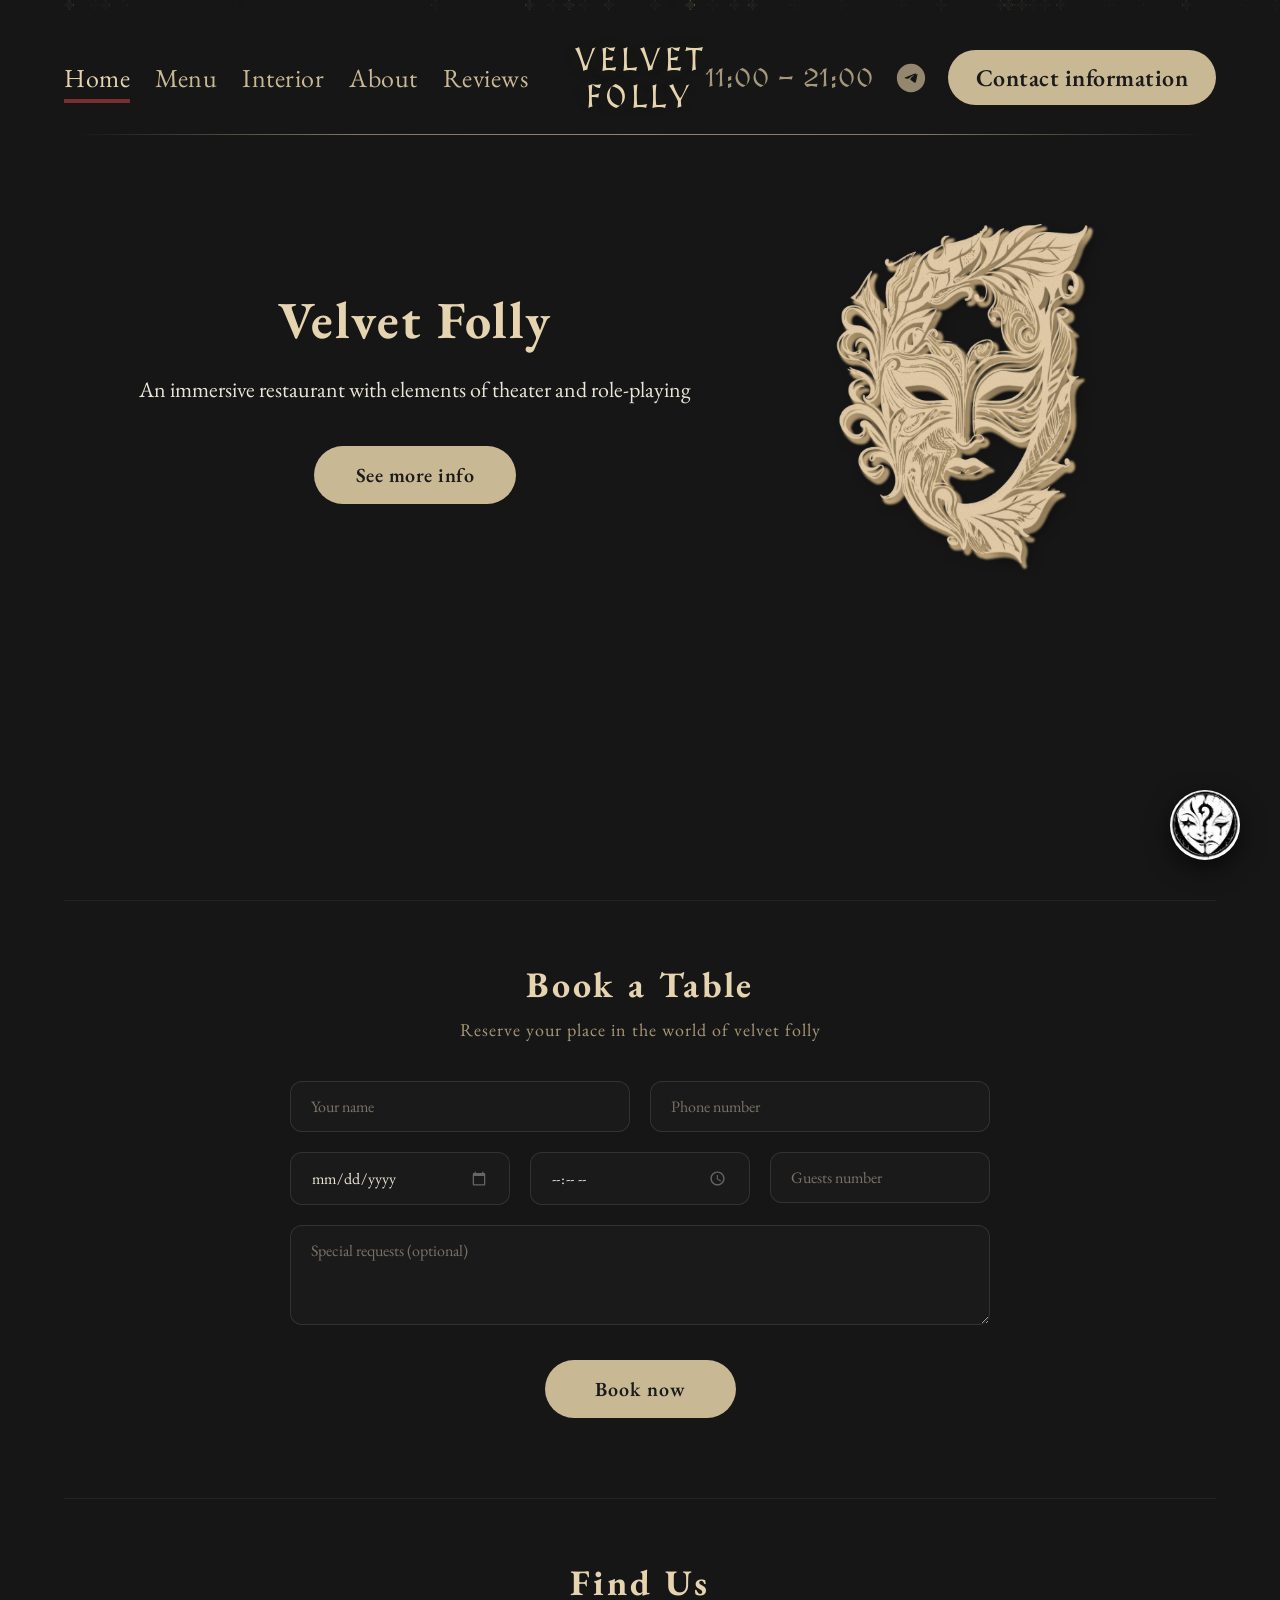
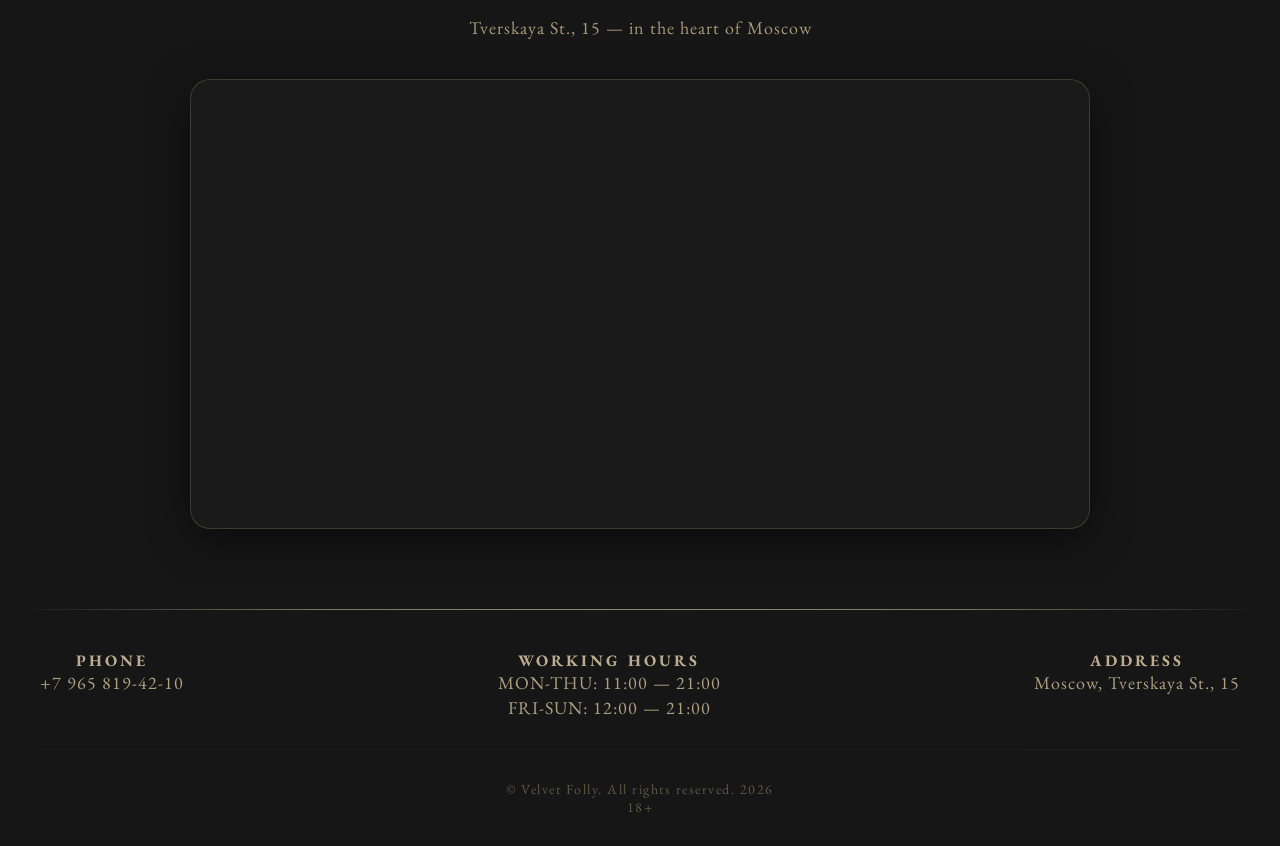
==== index.html @ b5195a17 "Add files via upload" ====
<!DOCTYPE html>
<html lang="ru">
<head>
    <meta charset="UTF-8">
    <meta name="viewport" content="width=device-width, initial-scale=1.0">
    <title>Velvet Folly</title>
    <link rel="stylesheet" href="/css/main.css">
</head>
<body>
    <div class="wrapper">
        <header class="container">
            <nav class="nav-left">
                <ul>
                    <li class="active"><a href="#">Home</a></li>
                    <li><a href="/project/menu.html">Menu</a></li>
                    <li><a href="#">Interior</a></li>
                    <li><a href="#">About</a></li>
                    <li><a href="#">Reviews</a></li>
                </ul>
            </nav>
            
            <div class="logo-text">VELVET<br>FOLLY</div>
            
            <div class="nav-right">
    <span class="work-time">11:00 — 21:00</span>
    <a href="#" class="telegram-icon">
        <svg width="24" height="24" viewBox="0 0 24 24" fill="none" xmlns="http://www.w3.org/2000/svg">
            <path d="M12 2C6.48 2 2 6.48 2 12C2 17.52 6.48 22 12 22C17.52 22 22 17.52 22 12C22 6.48 17.52 2 12 2ZM16.64 8.8C16.49 9.98 15.87 13.08 15.55 14.52C15.42 15.12 15.16 15.34 14.91 15.36C14.37 15.41 13.95 15 13.53 14.68C12.87 14.18 12.48 13.88 11.84 13.39C11.11 12.84 11.57 12.53 11.98 12.04C12.09 11.91 14.06 10.11 14.1 9.93C14.11 9.88 14.1 9.83 14.06 9.8C14.02 9.77 13.97 9.78 13.93 9.8C13.87 9.83 12.38 10.85 10.35 12.29C10.05 12.5 9.78 12.61 9.54 12.6C9.27 12.59 8.76 12.47 8.37 12.37C7.89 12.24 7.51 12.17 7.55 11.91C7.57 11.78 7.75 11.64 8.09 11.5C10.16 10.57 11.65 9.95 12.56 9.63C14.52 8.91 14.97 8.77 15.27 8.76C15.34 8.76 15.49 8.78 15.59 8.86C15.67 8.92 15.69 9.01 15.7 9.07C15.69 9.14 15.67 9.24 15.64 9.36C15.61 9.49 15.58 9.65 15.55 9.84L16.64 8.8Z" fill="#c9b894"/>
        </svg>
    </a>
    <div class="dropdown">
        <a href="#" class="btn contact-btn dropdown-toggle">Contact information</a>
        <div class="dropdown-content">
            <div class="dropdown-divider">
                <span class="dropdown-label">Phone</span>
                <a href="tel:+79658194210" class="dropdown-value">+7 965 819-42-10</a>
            </div>
            <div class="dropdown-divider">
                <span class="dropdown-label">Email</span>
                <a href="mailto:velvet.folly@mail.ru" class="dropdown-value">velvet.folly@mail.ru</a>
            </div>
        </div>
    </div>
</div>
        </header>

        <div class="hero container">
            <div class="hero-info">
                <h2>Velvet Folly</h2>
                <p>An immersive restaurant with elements of theater and role-playing</p>
                <button class="btn">See more info</button>
            </div>
            <img src="/img/logo.png" alt="">
        </div>
    </div>

    <div class="reservation-section container">
            <h3>Book a Table</h3>
            <p class="reservation-subtitle">Reserve your place in the world of velvet folly</p>
            <form class="reservation-form">
                <div class="form-row">
                    <div class="form-group">
                        <input type="text" placeholder="Your name" required>
                    </div>
                    <div class="form-group">
                        <input type="tel" placeholder="Phone number" required>
                    </div>
                </div>
                <div class="form-row">
                    <div class="form-group">
                        <input type="date" required>
                    </div>
                    <div class="form-group">
                        <input type="time" required>
                    </div>
                    <div class="form-group">
                        <input type="number" placeholder="Guests number" min="1" max="20" required>
                    </div>
                </div>
                <div class="form-row">
                    <div class="form-group full-width">
                        <textarea placeholder="Special requests (optional)"></textarea>
                    </div>
                </div>
                <button type="submit" class="btn reservation-btn">Book now</button>
            </form>
        </div>
    </div>

                 <!-- Блок Карты -->
        <div class="map-section container">
            <h3>Find Us</h3>
            <p class="map-subtitle">Tverskaya St., 15 — in the heart of Moscow</p>
            <div class="map-wrapper">
                <iframe 
                    src="https://yandex.ru/map-widget/v1/?ll=37.607764%2C55.761631&z=17&pt=37.607764%2C55.761631&source=constructor&mode=map&whatshere%5Bpoint%5D=37.607764%2C55.761631&whatshere%5Bzoom%5D=17" 
                    width="100%" 
                    height="100%" 
                    frameborder="0"
                    allowfullscreen>
                </iframe>
            </div>
        </div>
    </div>
    </div>

    <a href="#" class="woo-btn">
        <img src="/img/woo-woo.png" alt="woo-woo">
    </a>

    <div id="diamonds-container"></div>

     <script>
        function createDiamonds() {
            const container = document.getElementById('diamonds-container');
            container.innerHTML = '';
            const diamondCount = 40;
            
            const headerHeight = document.querySelector('header')?.offsetHeight || 120;
            
            for (let i = 0; i < diamondCount; i++) {
                const diamond = document.createElement('div');
                diamond.className = 'diamond';
                
                const left = Math.random() * 100;
                const duration = Math.random() * 14 + 10;
                const delay = Math.random() * 25;
                const opacity = Math.random() * 0.3 + 0.1;
                
                diamond.style.left = left + '%';
                diamond.style.animationDuration = duration + 's';
                diamond.style.animationDelay = delay + 's';
                diamond.style.opacity = opacity;
                diamond.style.borderColor = `rgba(201, 184, 148, ${opacity + 0.2})`;
                diamond.style.background = `rgba(201, 184, 148, ${opacity * 0.3})`;
                
                container.appendChild(diamond);
            }
        }
        
        document.addEventListener('DOMContentLoaded', () => {
            createDiamonds();
        });
        
        let resizeTimeout;
        window.addEventListener('resize', () => {
            clearTimeout(resizeTimeout);
            resizeTimeout = setTimeout(createDiamonds, 500);
        });
    </script>
</body>
    <footer>
        <div class="footer-content">
            <div class="footer-left">
                <div>
                    <div class="section-title">PHONE</div>
                    <div class="section-value">+7 965 819-42-10</div>
                </div>
            </div>
            <div class="footer-center">
                <div>
                    <div class="section-title">WORKING HOURS</div>
                    <div class="section-value">
                        <span>MON-THU: 11:00 — 21:00</span>
                        <span>FRI-SUN: 12:00 — 21:00</span>
                    </div>
                </div>
            </div>
            <div class="footer-right">
                <div>
                    <div class="section-title">ADDRESS</div>
                    <div class="section-value">Moscow, Tverskaya St., 15</div>
                </div>
            </div>
        </div>
        <div class="footer-copyright">
            © Velvet Folly. All rights reserved. 2026<br>18+
        </div>
    </footer>
</html>
---- css/main.css ----
@import url('https://fonts.googleapis.com/css2?family=EB+Garamond:ital,wght@0,400..800;1,400..800&family=Indie+Flower&display=swap');
@import url('https://fonts.googleapis.com/css2?family=MedievalSharp&display=swap');

* {
    margin: 0;
    padding: 0;
    box-sizing: border-box;
}

body {
    font-family: "EB Garamond", serif;
    font-weight: 400;
    color: rgb(255, 255, 255);
    background-color: rgb(22, 22, 22);
}

a {
    text-decoration: none;
}

img {
    max-width: 100%;
    display: block;
}

.wrapper {
    background-color: rgb(22, 22, 22);
    width: 100%;
    min-height: 100vh;
}

.container {
    width: 1400px;
    margin: 0 auto;
}

header {
    padding: 50px 0;
    display: flex;
    align-items: center;
    justify-content: space-between;
    position: relative;
    padding-bottom: 30px;
}

header::after {
    content: '';
    position: absolute;
    bottom: 0;
    left: 50%;
    transform: translateX(-50%);
    width: 98%;
    height: 1px;
    background: linear-gradient(90deg, transparent, #c9b894, #e6d4b0, #c9b894, transparent);
    opacity: 0.6;
}

.nav-left ul {
    display: flex;
    list-style: none;
    gap: 25px;
    align-items: center;
}

.nav-left ul li a {
    color: #c9b894;
    font-size: 26px !important;
    transition: color 0.3s ease;
    letter-spacing: 0.5px;
    font-family: "EB Garamond", serif;
    position: relative;
}

.nav-left ul li a::after {
    content: '';
    position: absolute;
    bottom: -5px;
    left: 0;
    width: 0;
    height: 4px;
    background: #7a2e2e;
    border-radius: 10px;
    transition: width 0.3s ease;
}

.nav-left ul li a:hover::after {
    width: 100%;
}

.nav-left ul li a:hover {
    color: #dac29c;
}

.nav-left ul li.active a {
    color: #e6d4b0;
    border-bottom: 4px solid #7a2e2e;
    padding-bottom: 4px;
}

.nav-left ul li.active a::after {
    display: none;
}

.logo-text {
    font-family: 'MedievalSharp', cursive;
    font-size: 33px;
    color: #e6d4b0;
    letter-spacing: 4px;
    text-shadow: 0 0 30px rgba(201, 184, 148, 0.1);
    position: absolute;
    left: 50%;
    transform: translateX(-50%);
    text-align: center;
    line-height: 1.1;
}

.nav-right {
    display: flex;
    align-items: center;
    gap: 20px;
}

.work-time {
    font-family: 'MedievalSharp', cursive;
    color: #c9b894;
    font-size: 26px;
    letter-spacing: 1px;
    opacity: 0.8;
}

.telegram-icon {
    display: flex;
    align-items: center;
    transition: transform 0.3s ease, opacity 0.3s ease;
    opacity: 0.7;
}

.telegram-icon:hover {
    transform: scale(1.1);
    opacity: 1;
}

.telegram-icon svg {
    width: 34px;
    height: 34px;
}

.contact-btn {
    background: #c9b894;
    color: #1a1a1a;
    padding: 12px 28px;
    border-radius: 30px;
    font-weight: 600;
    font-size: 24px;
    transition: background 0.3s ease, transform 0.2s ease;
    display: inline-block;
    font-family: "EB Garamond", serif;
    letter-spacing: 0.5px;
}

.contact-btn:hover {
    background: #dac29c;
    transform: scale(1.02);
}

.hero {
    display: flex;
    align-items: center;
    justify-content: center;
    padding: 80px 30px 120px 30px;
    gap: 135px;
}

.hero-info {
    display: flex;
    flex-direction: column;
    align-items: center;
    text-align: center;
    flex: 0 1 auto;
    max-width: 600px;
}

.hero-info h2 {
    color: #e6d4b0;
    font-size: 52px;
    font-weight: 700;
    letter-spacing: 2px;
    margin-bottom: 20px;
    font-family: "EB Garamond", serif;
}

.hero-info p {
    color: #ece6d8;
    font-size: 22px;
    max-width: 600px;
    line-height: 1.5;
    margin-bottom: 40px;
    font-family: "EB Garamond", serif;
}

.hero-info .btn {
    background: #c9b894;
    color: #1a1a1a;
    border: none;
    padding: 16px 42px;
    font-size: 20px;
    font-family: "EB Garamond", serif;
    font-weight: 600;
    border-radius: 40px;
    cursor: pointer;
    transition: background 0.3s ease, transform 0.2s ease;
    letter-spacing: 0.5px;
}

.hero-info .btn:hover {
    background: #dac29c;
    transform: scale(1.02);
}

.hero img {
    width: 420px !important;
    max-width: 420px !important;
    height: auto !important;
    border-radius: 16px;
    border: none;
    flex-shrink: 0;
    box-shadow: none;
}

.woo-btn {
    position: fixed !important;
    bottom: 40px !important;
    right: 40px !important;
    z-index: 9999 !important;
    display: block !important;
    transition: transform 0.3s ease, filter 0.3s ease;
}

.woo-btn img {
    width: 70px !important;
    height: 70px !important;
    max-width: 70px !important;
    max-height: 70px !important;
    border-radius: 50%;
    border: none;
    box-shadow: 0 8px 25px rgba(0, 0, 0, 0.6);
}

.woo-btn:hover {
    transform: scale(1.1);
    filter: brightness(1.15);
}

#diamonds-container {
    position: fixed;
    top: 0;
    left: 0;
    width: 100%;
    height: 100%;
    pointer-events: none;
    z-index: 0;
    overflow: hidden;
}

.diamond {
    position: absolute;
    width: 10px;
    height: 10px;
    background: rgba(201, 184, 148, 0.08);
    border: 1px solid rgba(201, 184, 148, 0.25);
    clip-path: polygon(50% 0%, 100% 50%, 50% 100%, 0% 50%);
    animation: fall linear infinite;
}

@keyframes fall {
    0% {
        transform: translateY(100px);
        opacity: 0;
    }
    8% {
        opacity: 0.6;
    }
    90% {
        opacity: 0.6;
    }
    100% {
        transform: translateY(calc(100vh + 50px));
        opacity: 0;
    }
}

footer {
    padding: 40px 0 30px 0;
    position: relative;
    margin-top: 0;
}

footer::before {
    content: '';
    position: absolute;
    top: 0;
    left: 50%;
    transform: translateX(-50%);
    width: 98%;
    height: 1px;
    background: linear-gradient(90deg, transparent, #c9b894, #e6d4b0, #c9b894, transparent);
    opacity: 0.6;
}

.footer-content {
    display: flex;
    justify-content: space-between;
    align-items: flex-start;
    padding-top: 1px;
    max-width: 1200px;
    margin: 0 auto;
    width: 98%;
}

.footer-left {
    display: flex;
    flex-direction: column;
    gap: 8px;
}

.footer-center {
    display: flex;
    flex-direction: column;
    align-items: center;
    gap: 8px;
}

.footer-right {
    display: flex;
    flex-direction: column;
    align-items: flex-end;
    gap: 8px;
}

.footer-left .section-title,
.footer-center .section-title,
.footer-right .section-title {
    font-family: "EB Garamond", serif;
    font-size: 16px;
    font-weight: 700;
    color: #e6d4b0;
    letter-spacing: 3px;
    margin: 0;
    text-transform: uppercase;
    opacity: 0.8;
    text-align: center;
}

.footer-left .section-value,
.footer-center .section-value,
.footer-right .section-value {
    font-family: "EB Garamond", serif;
    font-size: 18px;
    font-weight: 400;
    color: #c9b894;
    letter-spacing: 1px;
    margin: 0;
    opacity: 0.85;
    text-align: center;
}

.footer-center .section-value {
    display: flex;
    flex-direction: column;
    gap: 2px;
    align-items: center;
}

.footer-copyright {
    text-align: center;
    padding-top: 30px;
    margin-top: 30px;
    border-top: 1px solid rgba(201, 184, 148, 0.1);
    font-family: "EB Garamond", serif;
    font-size: 14px;
    color: #a89878;
    letter-spacing: 1.5px;
    opacity: 0.5;
    max-width: 1200px;
    margin-left: auto;
    margin-right: auto;
    width: 98%;
}

@media (max-width: 768px) {
    .footer-content {
        flex-direction: column;
        align-items: center;
        text-align: center;
        gap: 20px;
        padding-top: 25px;
        width: 90%;
    }
    
    .footer-center {
        align-items: center;
    }
    
    .footer-right {
        align-items: center;
    }
    
    .footer-left .section-title,
    .footer-center .section-title,
    .footer-right .section-title {
        font-size: 14px;
    }
    
    .footer-left .section-value,
    .footer-center .section-value,
    .footer-right .section-value {
        font-size: 16px;
    }
    
    footer::before {
        width: 90%;
    }
    
    .footer-copyright {
        width: 90%;
    }
}

@media (max-width: 1440px) {
    .container {
        width: 90%;
    }
    .hero img {
        width: 360px !important;
        max-width: 360px !important;
    }
    .hero {
        gap: 90px;
    }
}

@media (max-width: 1200px) {
    .logo-text {
        position: static;
        transform: none;
        font-size: 32px;
    }
    header {
        flex-wrap: wrap;
        gap: 15px;
        justify-content: center;
    }
    .nav-left ul li a {
        font-size: 22px !important;
    }
    .work-time {
        font-size: 22px;
    }
    .contact-btn {
        font-size: 20px;
        padding: 10px 24px;
    }
    .telegram-icon svg {
        width: 30px;
        height: 30px;
    }
    .hero img {
        width: 300px !important;
        max-width: 300px !important;
    }
    .hero {
        gap: 68px;
    }
}

@media (max-width: 992px) {
    header {
        flex-direction: column;
        gap: 20px;
    }
    .nav-left ul {
        flex-wrap: wrap;
        justify-content: center;
        gap: 15px;
    }
    .nav-left ul li a {
        font-size: 20px !important;
    }
    .hero {
        flex-direction: column;
        padding: 50px 30px 80px 30px;
        gap: 30px;
    }
    .hero-info {
        max-width: 100%;
    }
    .hero-info p {
        max-width: 100%;
    }
    .hero img {
        width: 300px !important;
        max-width: 300px !important;
        margin-top: 30px;
    }
    .nav-right {
        flex-wrap: wrap;
        justify-content: center;
    }
    .work-time {
        font-size: 20px;
    }
    .contact-btn {
        font-size: 18px;
    }
    .logo-text {
        font-size: 28px;
    }
}

@media (max-width: 600px) {
    .hero-info h2 {
        font-size: 36px;
    }
    .hero-info p {
        font-size: 18px;
    }
    .hero {
        padding: 30px 20px 60px 20px;
        gap: 20px;
    }
    .hero img {
        width: 220px !important;
        max-width: 220px !important;
    }
    .woo-btn {
        bottom: 20px !important;
        right: 20px !important;
    }
    .woo-btn img {
        width: 55px !important;
        height: 55px !important;
        max-width: 55px !important;
        max-height: 55px !important;
    }
    .logo-text {
        font-size: 24px;
    }
    .nav-left ul li a {
        font-size: 18px !important;
    }
    .work-time {
        font-size: 16px;
    }
    .contact-btn {
        font-size: 16px;
        padding: 8px 18px;
    }
    .telegram-icon svg {
        width: 26px;
        height: 26px;
    }
}

/* Контейнер для кнопки "Back to choice" */
.back-btn-container {
    padding-top: 45px; /* Отступ от линии шапки */
    display: flex;
    justify-content: flex-start;
}

/* Стиль кнопки как у contact-btn */
.back-btn {
    background: #c9b894 !important;
    color: #1a1a1a !important;
    padding: 12px 28px !important;
    border-radius: 30px !important;
    font-weight: 600 !important;
    font-size: 24px !important;
    font-family: "EB Garamond", serif !important;
    letter-spacing: 0.5px !important;
    transition: background 0.3s ease, transform 0.2s ease !important;
    display: inline-block !important;
    border: none !important;
}

.back-btn:hover {
    background: #dac29c !important;
    transform: scale(1.02) !important;
}

/* Секция Sections - уменьшаем верхний отступ */
.tranding {
    padding: 20px 0 80px 0;
    text-align: center;
}

.tranding h3 {
    font-family: "EB Garamond", serif;
    font-size: 48px;
    font-weight: 700;
    color: #e6d4b0;
    letter-spacing: 4px;
    margin-bottom: 50px;
    text-shadow: 0 0 30px rgba(201, 184, 148, 0.05);
}

.food {
    display: flex;
    justify-content: center;
    gap: 80px; /* Увеличил расстояние между рамками */
    flex-wrap: wrap;
}

.food .block {
    width: 350px; /* Было 280px */
    padding: 50px 40px 45px 40px; /* Было 40px 30px 35px 30px */
    background: rgba(30, 30, 30, 0.6);
    border: 1px solid rgba(201, 184, 148, 0.2);
    border-radius: 24px; /* Чуть больше скругление */
    cursor: pointer;
    transition: all 0.4s cubic-bezier(0.25, 0.46, 0.45, 0.94);
    display: flex;
    flex-direction: column;
    align-items: center;
    gap: 25px; /* Увеличил отступ между картинкой и текстом */
    position: relative;
}

.food .block:hover {
    transform: scale(1.05);
    border-color: #c9b894;
    background: rgba(40, 35, 30, 0.8);
    box-shadow: 
        0 0 30px rgba(201, 184, 148, 0.1),
        inset 0 0 30px rgba(201, 184, 148, 0.03);
}

.food .block img {
    width: 160px; /* Было 120px */
    height: 160px; /* Было 120px */
    object-fit: contain;
    transition: all 0.4s ease;
    filter: drop-shadow(0 0 10px rgba(201, 184, 148, 0.05));
}

.food .block:hover img {
    filter: drop-shadow(0 0 25px rgba(201, 184, 148, 0.25));
    transform: scale(1.05);
}

.food .block span {
    font-family: "EB Garamond", serif;
    font-size: 30px; /* Было 24px */
    font-weight: 600;
    color: #c9b894;
    letter-spacing: 2px;
    transition: color 0.3s ease;
    text-transform: uppercase;
}

.food .block:hover span {
    color: #e6d4b0;
}

/* Адаптивность */
@media (max-width: 768px) {
    .tranding h3 {
        font-size: 36px;
        margin-bottom: 35px;
    }
    
    .food {
        gap: 40px;
    }
    
    .food .block {
        width: 280px;
        padding: 35px 25px 30px 25px;
    }
    
    .food .block img {
        width: 120px;
        height: 120px;
    }
    
    .food .block span {
        font-size: 24px;
    }
}

@media (max-width: 480px) {
    .tranding h3 {
        font-size: 28px;
        margin-bottom: 25px;
    }
    
    .food {
        flex-direction: column;
        align-items: center;
        gap: 25px;
    }
    
    .food .block {
        width: 240px;
        padding: 30px 20px 25px 20px;
    }
    
    .food .block img {
        width: 100px;
        height: 100px;
    }
    
    .food .block span {
        font-size: 20px;
    }
}

.reservation-section {
    padding: 60px 30px 80px 30px;
    text-align: center;
    border-top: 1px solid rgba(201, 184, 148, 0.08);
}

.reservation-section h3 {
    font-family: "EB Garamond", serif;
    font-size: 36px;
    font-weight: 700;
    color: #e6d4b0;
    letter-spacing: 3px;
    margin-bottom: 10px;
}

.reservation-subtitle {
    font-family: "EB Garamond", serif;
    font-size: 18px;
    color: #a89878;
    margin-bottom: 40px;
    letter-spacing: 1px;
}

.reservation-form {
    max-width: 700px;
    margin: 0 auto;
}

.form-row {
    display: flex;
    gap: 20px;
    margin-bottom: 20px;
    flex-wrap: wrap;
}

.form-group {
    flex: 1;
    min-width: 150px;
}

.form-group.full-width {
    flex: 0 0 100%;
}

.form-group input,
.form-group textarea {
    width: 100%;
    padding: 14px 20px;
    background: rgba(30, 30, 30, 0.6);
    border: 1px solid rgba(201, 184, 148, 0.15);
    border-radius: 12px;
    font-family: "EB Garamond", serif;
    font-size: 16px;
    color: #ece6d8;
    transition: all 0.3s ease;
    outline: none;
}

.form-group input::placeholder,
.form-group textarea::placeholder {
    color: #7a7268;
    font-family: "EB Garamond", serif;
}

.form-group input:focus,
.form-group textarea:focus {
    border-color: #c9b894;
    background: rgba(40, 35, 30, 0.8);
    box-shadow: 0 0 20px rgba(201, 184, 148, 0.05);
}

.form-group input:hover,
.form-group textarea:hover {
    border-color: rgba(201, 184, 148, 0.3);
}

.form-group textarea {
    min-height: 100px;
    resize: vertical;
}

/* Кастомный стиль для date и time */
.form-group input[type="date"],
.form-group input[type="time"] {
    color-scheme: dark;
    cursor: pointer;
}

.form-group input[type="date"]::-webkit-calendar-picker-indicator,
.form-group input[type="time"]::-webkit-calendar-picker-indicator {
    filter: invert(0.6);
    cursor: pointer;
}

.reservation-btn {
    background: #c9b894 !important;
    color: #1a1a1a !important;
    border: none !important;
    padding: 16px 50px !important;
    font-size: 20px !important;
    font-family: "EB Garamond", serif !important;
    font-weight: 600 !important;
    border-radius: 40px !important;
    cursor: pointer !important;
    transition: all 0.3s ease !important;
    letter-spacing: 1px !important;
    margin-top: 10px;
}

.reservation-btn:hover {
    background: #dac29c !important;
    transform: scale(1.02) !important;
}

/* Адаптивность */
@media (max-width: 768px) {
    .about-features {
        gap: 30px;
        flex-direction: column;
        align-items: center;
    }
    
    .about-content > p {
        font-size: 16px;
        padding: 0 15px;
    }
    
    .form-row {
        flex-direction: column;
        gap: 15px;
    }
    
    .form-group {
        min-width: 100%;
    }
    
    .reservation-section {
        padding: 40px 20px 60px 20px;
    }
    
    .about-section {
        padding: 40px 20px 30px 20px;
    }
    
    .reservation-section h3,
    .about-content h3 {
        font-size: 28px;
    }
}

@media (max-width: 480px) {
    .reservation-btn {
        width: 100%;
        padding: 14px 30px !important;
        font-size: 18px !important;
    }
}

/* Dropdown */
.dropdown {
    position: relative;
    display: inline-block;
}

.dropdown-toggle {
    cursor: pointer;
    user-select: none;
    transition: all 0.3s ease;
    background: #c9b894 !important;
    color: #1a1a1a !important;
    padding: 12px 28px !important;
    border-radius: 30px !important;
    font-weight: 600 !important;
    font-size: 24px !important;
    font-family: "EB Garamond", serif !important;
    letter-spacing: 0.5px !important;
    border: none !important;
}

.dropdown-toggle:hover {
    background: #dac29c !important;
    transform: scale(1.02);
}

.dropdown-content {
    position: absolute;
    top: calc(100% + 12px);
    left: 50%;
    transform: translateX(-50%);
    min-width: 240px;
    z-index: 1000;
    opacity: 0;
    visibility: hidden;
    transform-origin: top center;
    transform: translateX(-50%) perspective(800px) rotateX(-15deg) translateY(-20px) scale(0.95);
    transition: all 0.5s cubic-bezier(0.34, 1.56, 0.64, 1);
    pointer-events: none;
    background: transparent;
    padding: 0;
}

.dropdown:hover .dropdown-content {
    opacity: 1;
    visibility: visible;
    transform: translateX(-50%) perspective(800px) rotateX(0deg) translateY(0) scale(1);
    pointer-events: auto;
}

/* Убираем треугольник-указатель полностью */
.dropdown-content::before {
    display: none;
}

/* Каждый пункт - отдельная кнопка */
.dropdown-divider {
    display: flex;
    flex-direction: column;
    align-items: center;
    justify-content: center;
    padding: 10px 20px;
    margin: 6px 0;
    background: #1a1a1a;
    border: 1px solid rgba(201, 184, 148, 0.25);
    border-radius: 30px;
    transition: all 0.3s cubic-bezier(0.34, 1.56, 0.64, 1);
    transform-origin: center center;
    opacity: 0;
    transform: translateY(-10px) scale(0.9);
    min-height: 52px;
    width: 100%;
    text-align: center;
    gap: 2px;
    box-shadow: 0 4px 15px rgba(0, 0, 0, 0.3);
}

/* Задержки для каждого пункта - эффект "верёвки" */
.dropdown-divider:nth-child(1) { transition-delay: 0.02s; }
.dropdown-divider:nth-child(2) { transition-delay: 0.06s; }
.dropdown-divider:nth-child(3) { transition-delay: 0.10s; }
.dropdown-divider:nth-child(4) { transition-delay: 0.14s; }
.dropdown-divider:nth-child(5) { transition-delay: 0.18s; }
.dropdown-divider:nth-child(6) { transition-delay: 0.22s; }
.dropdown-divider:nth-child(7) { transition-delay: 0.26s; }
.dropdown-divider:nth-child(8) { transition-delay: 0.30s; }

/* При закрытии - задержки в обратном порядке */
.dropdown:not(:hover) .dropdown-divider {
    transition-delay: 0s !important;
}

.dropdown:not(:hover) .dropdown-divider:nth-child(1) { transition-delay: 0.28s; }
.dropdown:not(:hover) .dropdown-divider:nth-child(2) { transition-delay: 0.24s; }
.dropdown:not(:hover) .dropdown-divider:nth-child(3) { transition-delay: 0.20s; }
.dropdown:not(:hover) .dropdown-divider:nth-child(4) { transition-delay: 0.16s; }
.dropdown:not(:hover) .dropdown-divider:nth-child(5) { transition-delay: 0.12s; }
.dropdown:not(:hover) .dropdown-divider:nth-child(6) { transition-delay: 0.08s; }
.dropdown:not(:hover) .dropdown-divider:nth-child(7) { transition-delay: 0.04s; }
.dropdown:not(:hover) .dropdown-divider:nth-child(8) { transition-delay: 0.02s; }

.dropdown:hover .dropdown-divider {
    opacity: 1;
    transform: translateY(0) scale(1);
}

.dropdown-divider:hover {
    background: rgba(201, 184, 148, 0.1);
    border-color: #c9b894;
    transform: scale(1.03) !important;
}

.dropdown-label {
    font-family: "EB Garamond", serif;
    font-size: 11px;
    color: #a89878;
    letter-spacing: 2px;
    font-weight: 400;
    text-transform: uppercase;
    opacity: 0.6;
}

.dropdown-value {
    font-family: "EB Garamond", serif;
    font-size: 15px;
    color: #c9b894;
    letter-spacing: 0.5px;
    transition: color 0.2s ease;
    text-decoration: none;
    font-weight: 500;
}

.dropdown-value:hover {
    color: #e6d4b0;
}

.dropdown-divider-border {
    display: none;
}

/* Адаптивность */
@media (max-width: 992px) {
    .dropdown-content {
        min-width: 220px;
    }
    
    .dropdown-divider {
        padding: 8px 16px;
        min-height: 46px;
        margin: 5px 0;
    }
}

@media (max-width: 768px) {
    .dropdown-content {
        min-width: 200px;
    }
    
    .dropdown-divider {
        padding: 6px 14px;
        min-height: 40px;
        margin: 4px 0;
    }
    
    .dropdown-label {
        font-size: 10px;
    }
    
    .dropdown-value {
        font-size: 13px;
    }
}

@media (max-width: 480px) {
    .dropdown-content {
        min-width: 180px;
        right: -10px;
    }
    
    .dropdown-divider {
        padding: 5px 12px;
        min-height: 36px;
        margin: 3px 0;
        border-radius: 20px;
    }
    
    .dropdown-label {
        font-size: 9px;
    }
    
    .dropdown-value {
        font-size: 12px;
    }
}

/* Map Section */
.map-section {
    padding: 60px 30px 80px 30px;
    text-align: center;
    border-top: 1px solid rgba(201, 184, 148, 0.08);
}

.map-section h3 {
    font-family: "EB Garamond", serif;
    font-size: 36px;
    font-weight: 700;
    color: #e6d4b0;
    letter-spacing: 3px;
    margin-bottom: 10px;
}

.map-subtitle {
    font-family: "EB Garamond", serif;
    font-size: 18px;
    color: #a89878;
    margin-bottom: 40px;
    letter-spacing: 1px;
}

.map-wrapper {
    position: relative;
    width: 100%;
    max-width: 900px;
    height: 450px;
    margin: 0 auto;
    border-radius: 20px;
    overflow: hidden;
    background: rgba(30, 30, 30, 0.6);
    /* Рамка как у других блоков */
    border: 1px solid rgba(201, 184, 148, 0.2);
    box-shadow: 0 10px 40px rgba(0, 0, 0, 0.5);
    transition: all 0.3s ease;
}

.map-wrapper:hover {
    border-color: rgba(201, 184, 148, 0.4);
    box-shadow: 0 10px 50px rgba(0, 0, 0, 0.6), 0 0 30px rgba(201, 184, 148, 0.03);
}

.map-wrapper iframe {
    position: absolute;
    top: 0;
    left: 0;
    width: 100%;
    height: 100%;
    border: none;
    filter: brightness(0.85) saturate(1.1);
    transition: filter 0.3s ease;
}

.map-wrapper:hover iframe {
    filter: brightness(0.95) saturate(1.2);
}

/* Затемнение для эстетики */
.map-wrapper::after {
    content: '';
    position: absolute;
    top: 0;
    left: 0;
    width: 100%;
    height: 100%;
    pointer-events: none;
    background: linear-gradient(180deg, transparent 60%, rgba(22, 22, 22, 0.2) 100%);
    border-radius: 20px;
}

/* Адаптивность */
@media (max-width: 992px) {
    .map-wrapper {
        height: 350px;
        max-width: 100%;
    }
}

@media (max-width: 768px) {
    .map-section {
        padding: 40px 20px 60px 20px;
    }
    
    .map-section h3 {
        font-size: 28px;
    }
    
    .map-subtitle {
        font-size: 16px;
        margin-bottom: 30px;
    }
    
    .map-wrapper {
        height: 280px;
        border-radius: 16px;
    }
}

@media (max-width: 480px) {
    .map-wrapper {
        height: 220px;
        border-radius: 14px;
    }
}
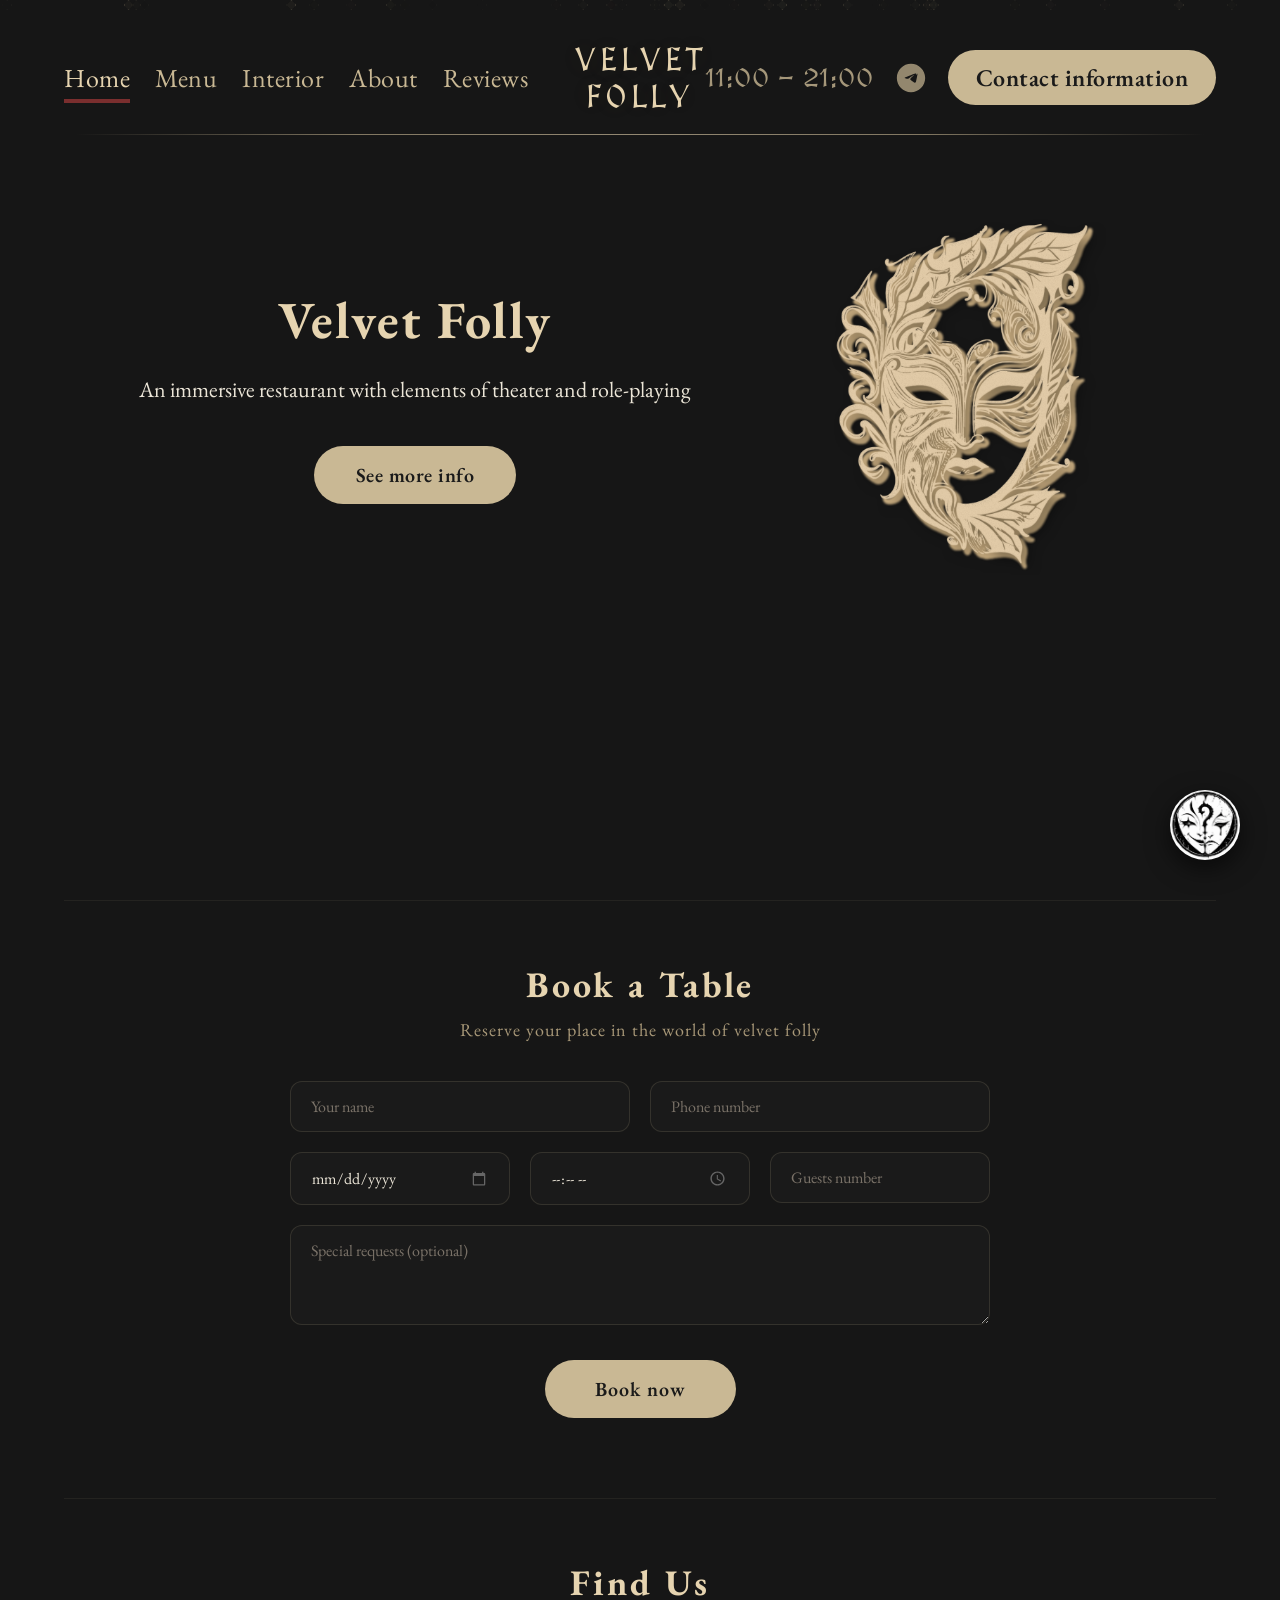
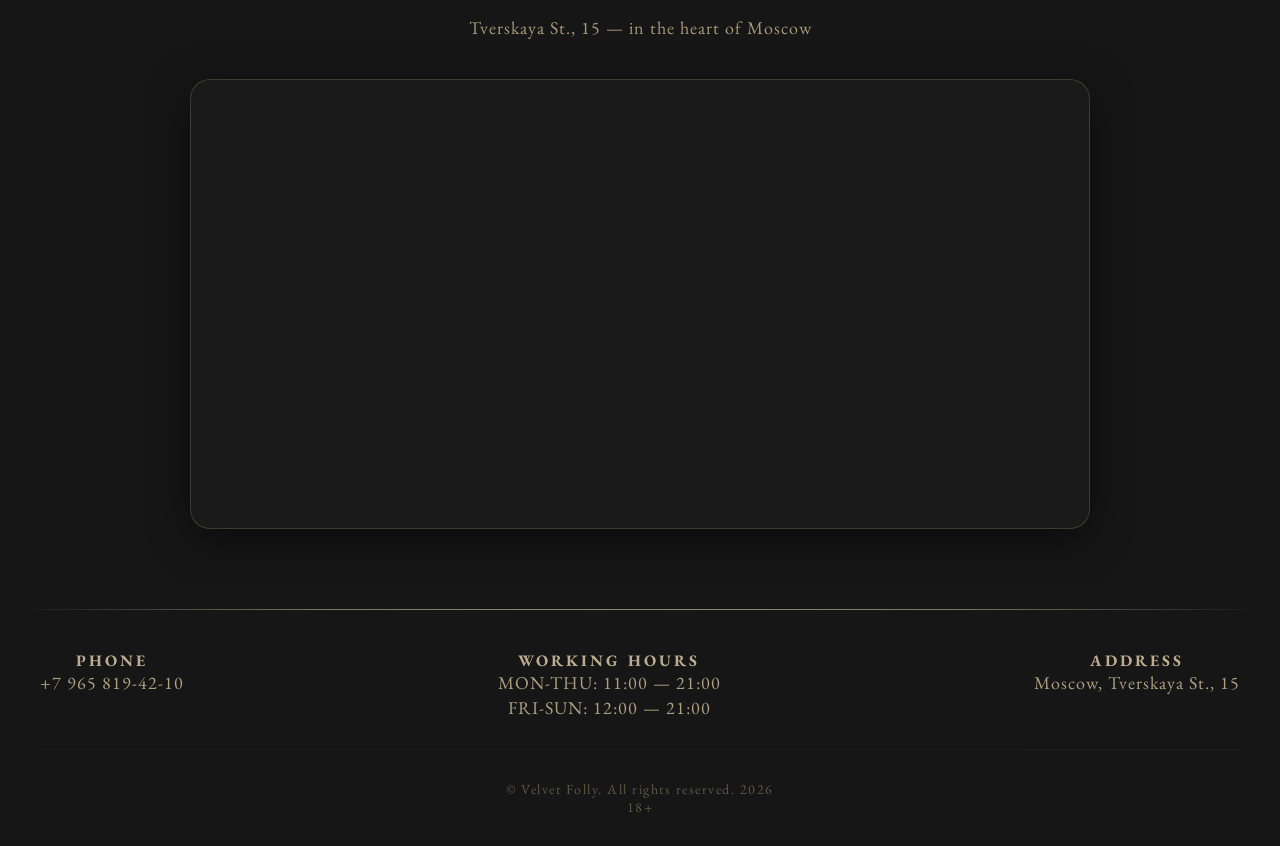
==== commit 7905a483: "Update index.html" ====
--- a/index.html
+++ b/index.html
@@ -12,7 +12,7 @@
             <nav class="nav-left">
                 <ul>
                     <li class="active"><a href="#">Home</a></li>
-                    <li><a href="/project/menu.html">Menu</a></li>
+                    <li><a href="menu.html">Menu</a></li>
                     <li><a href="#">Interior</a></li>
                     <li><a href="#">About</a></li>
                     <li><a href="#">Reviews</a></li>
@@ -177,4 +177,4 @@
             © Velvet Folly. All rights reserved. 2026<br>18+
         </div>
     </footer>
-</html>+</html>
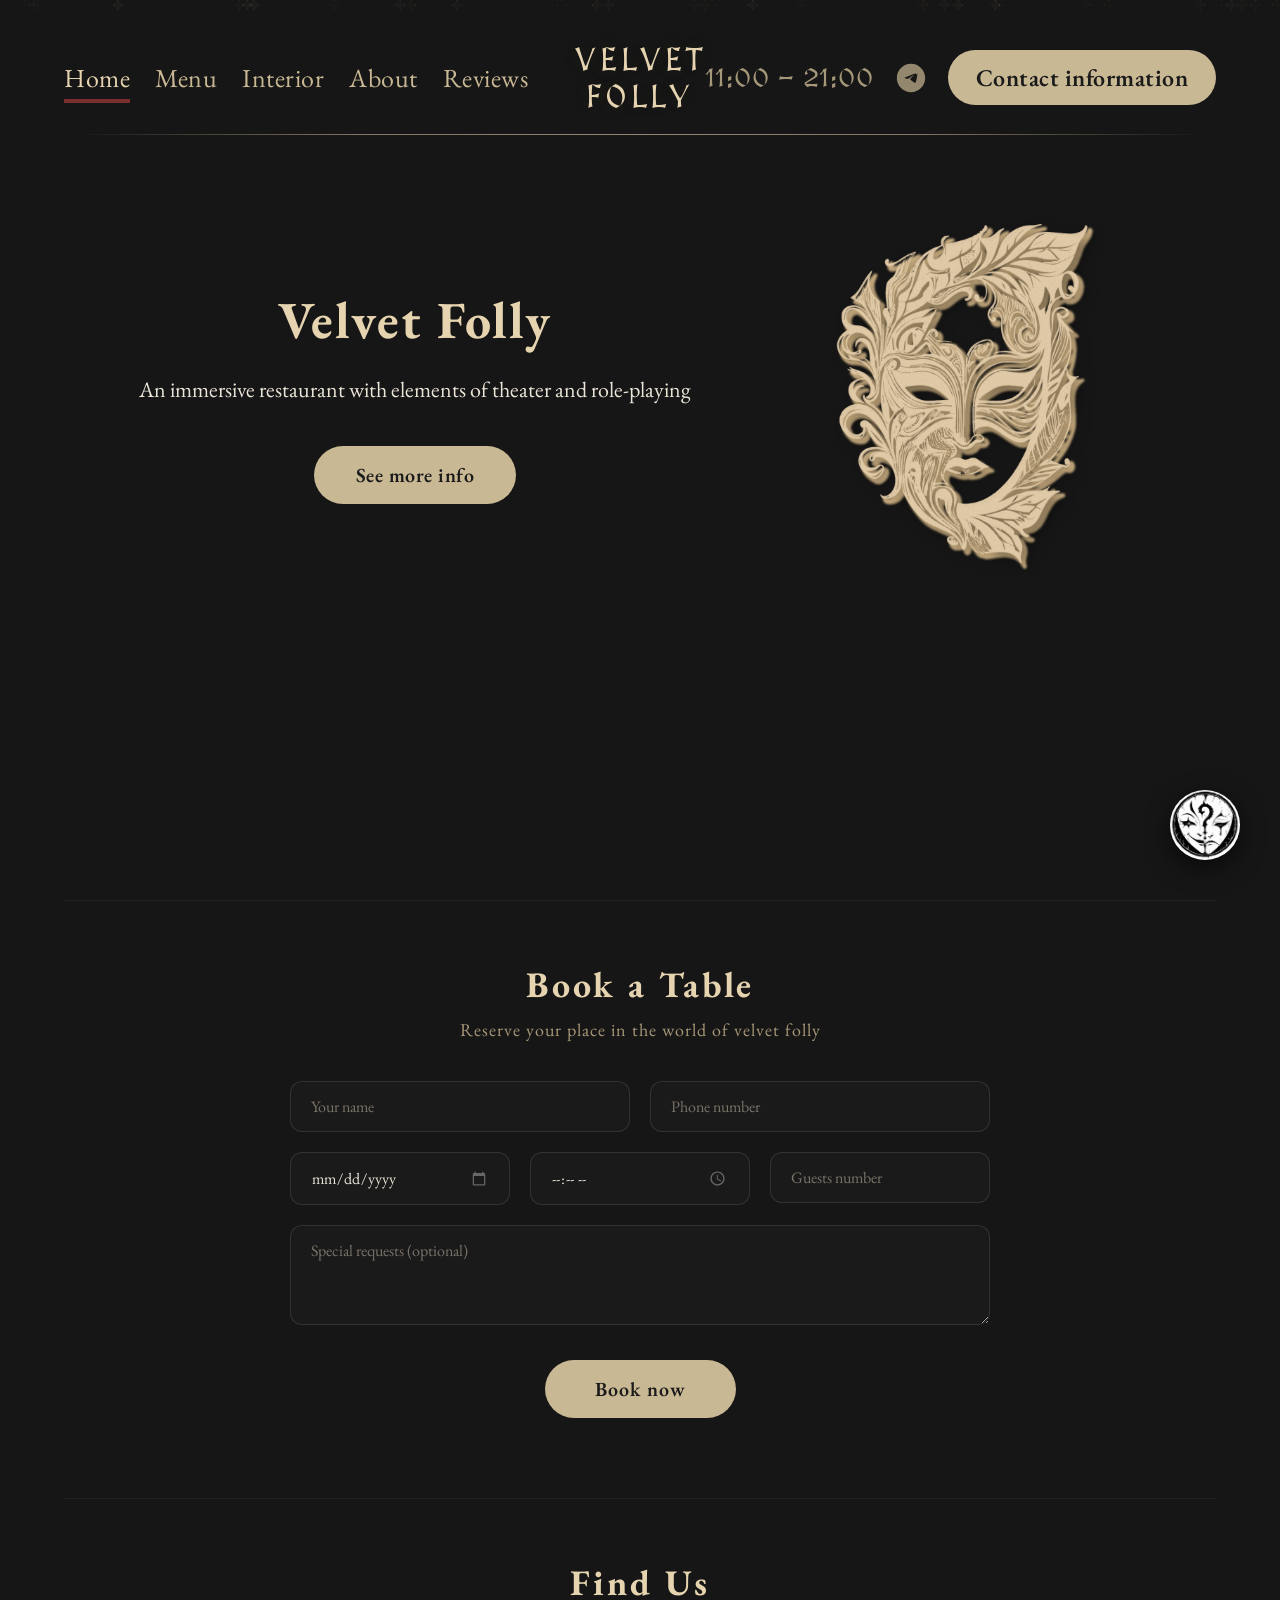
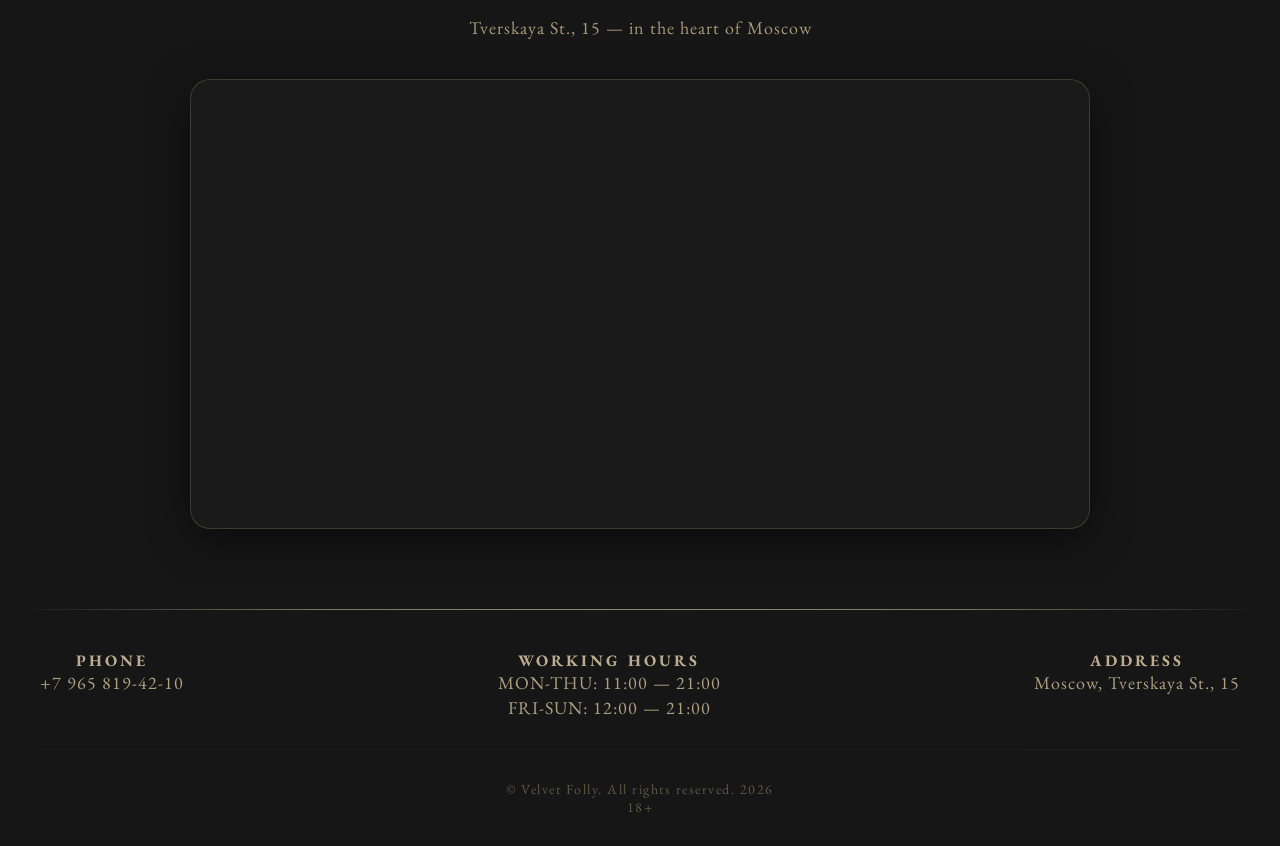
==== commit ca39207d: "Add files via upload" ====
--- a/index.html
+++ b/index.html
@@ -4,7 +4,7 @@
     <meta charset="UTF-8">
     <meta name="viewport" content="width=device-width, initial-scale=1.0">
     <title>Velvet Folly</title>
-    <link rel="stylesheet" href="/css/main.css">
+    <link rel="stylesheet" href="css/main.css">
 </head>
 <body>
     <div class="wrapper">
@@ -50,7 +50,7 @@
                 <p>An immersive restaurant with elements of theater and role-playing</p>
                 <button class="btn">See more info</button>
             </div>
-            <img src="/img/logo.png" alt="">
+            <img src="img/logo.png" alt="">
         </div>
     </div>
 
@@ -105,7 +105,7 @@
     </div>
 
     <a href="#" class="woo-btn">
-        <img src="/img/woo-woo.png" alt="woo-woo">
+        <img src="img/woo-woo.png" alt="woo-woo">
     </a>
 
     <div id="diamonds-container"></div>
@@ -177,4 +177,4 @@
             © Velvet Folly. All rights reserved. 2026<br>18+
         </div>
     </footer>
-</html>
+</html>
